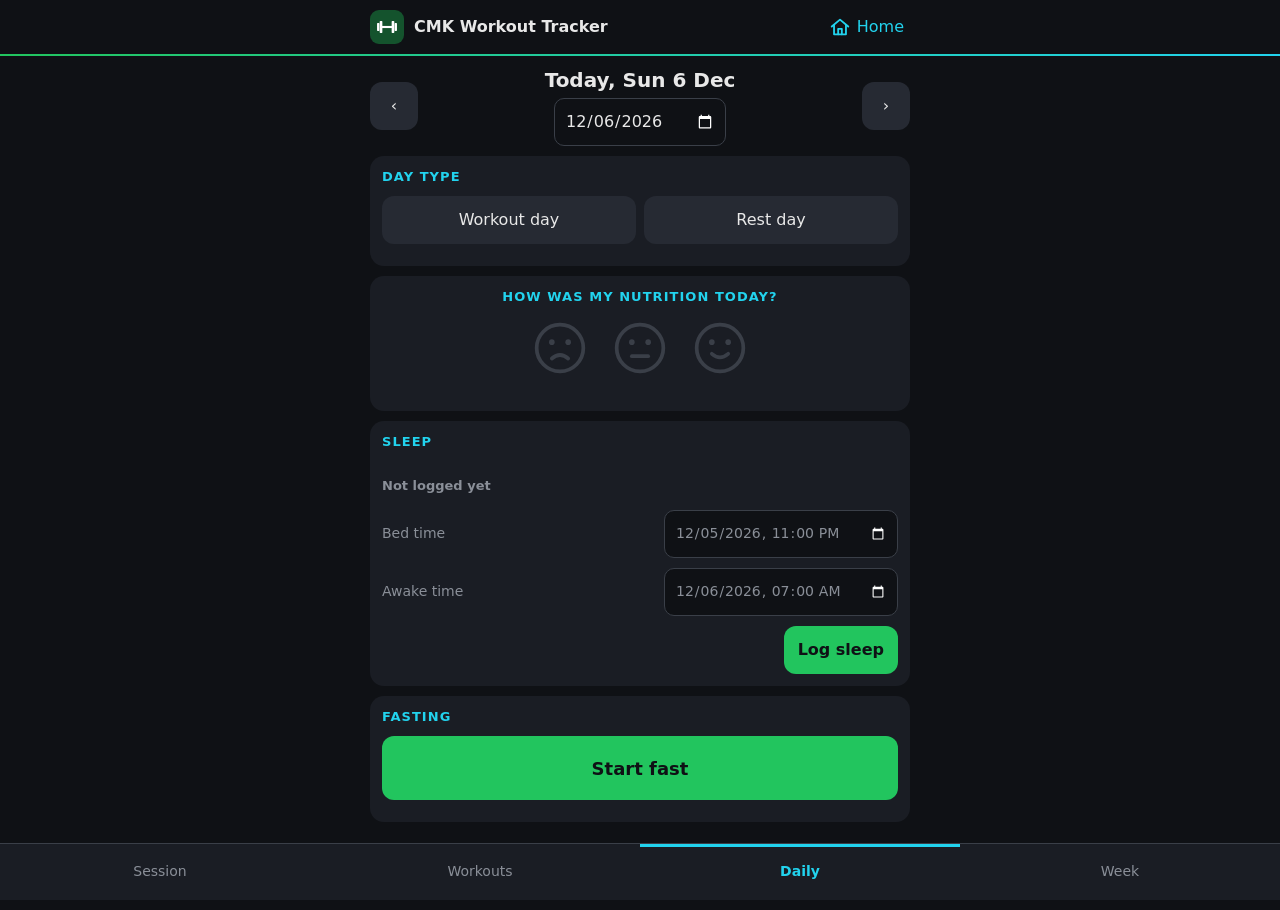
==== index.html @ 44561363 "Build CMK Workout Tracker PWA Offline, installable workout tracker in vanilla ES modules with no bui" ====
<!doctype html>
<html lang="en">
<head>
  <meta charset="utf-8">
  <meta name="viewport" content="width=device-width, initial-scale=1, viewport-fit=cover">
  <title>CMK Workout Tracker</title>
  <meta name="theme-color" content="#0f1115">
  <meta name="mobile-web-app-capable" content="yes">
  <meta name="apple-mobile-web-app-capable" content="yes">
  <meta name="apple-mobile-web-app-status-bar-style" content="black-translucent">
  <meta name="apple-mobile-web-app-title" content="CMK Workouts">
  <link rel="manifest" href="manifest.json">
  <link rel="icon" href="icon.svg" type="image/svg+xml">
  <link rel="apple-touch-icon" href="icon-192.png">
  <link rel="stylesheet" href="styles.css">
</head>
<body>
  <header class="app">
    <img src="icon.svg" alt="" width="34" height="34">
    <strong class="grow">CMK Workout Tracker</strong>
    <button class="ghost" data-home>
      <svg viewBox="0 0 24 24" width="22" height="22" fill="none" stroke="currentColor" stroke-width="2" stroke-linecap="round" stroke-linejoin="round" aria-hidden="true"><path d="M3 11.5 12 4l9 7.5"/><path d="M5.5 10v10h13V10"/><path d="M10 20v-6h4v6"/></svg>
      Home
    </button>
  </header>
  <main>
    <div id="notice"></div>
    <section id="session" hidden></section>
    <section id="workouts" hidden></section>
    <section id="daily" hidden></section>
    <section id="week" hidden></section>
  </main>
  <nav aria-label="Main">
    <button data-tab="session">Session</button>
    <button data-tab="workouts">Workouts</button>
    <button data-tab="daily">Daily</button>
    <button data-tab="week">Week</button>
  </nav>
  <div id="tip" role="status" hidden></div>
  <script type="module" src="js/app.js"></script>
</body>
</html>
---- styles.css ----
:root {
  --bg: #0f1115; --card: #1a1d24; --raise: #262a33; --text: #e8e8e8; --muted: #8a8f98;
  --green: #22c55e; --orange: #f59e0b; --red: #ef4444; --grey: #3a3f48;
  /* Highlight colour for headings, numbers and the current tab; rest days get their own colour. */
  --accent: #22d3ee; --rest: #818cf8;
  --head: 56px;
}
* { box-sizing: border-box; }
[hidden] { display: none !important; }
html { color-scheme: dark; background: var(--bg); -webkit-text-size-adjust: 100%; }
body {
  margin: 0;
  padding: 0 env(safe-area-inset-right) calc(68px + env(safe-area-inset-bottom)) env(safe-area-inset-left);
  background: var(--bg); color: var(--text);
  font: 16px/1.4 system-ui, -apple-system, "Segoe UI", Roboto, sans-serif;
  -webkit-tap-highlight-color: transparent;
}
/* App header: always on screen, and tall enough to cover the iPhone status bar area. */
.app {
  position: sticky; top: 0; z-index: 5; display: flex; align-items: center; gap: 10px;
  height: calc(var(--head) + env(safe-area-inset-top)); padding: env(safe-area-inset-top) max(10px, calc(50% - 270px)) 0;
  border-bottom: 2px solid; border-image: linear-gradient(90deg, var(--green), var(--accent)) 1; background: var(--bg);
}
.app img { border-radius: 9px; }
.app button { display: flex; align-items: center; gap: 6px; padding: 0 6px; color: var(--accent); }
main { max-width: 560px; margin: 0 auto; padding: 10px; }
h1, h2, h3, p { margin: 0; }
h1 { font-size: 20px; }
h2 { font-size: 13px; letter-spacing: .08em; text-transform: uppercase; color: var(--accent); }
h3 { font-size: 16px; }

/* Controls: every tap target is at least 48px. */
button, input, select, textarea { font: inherit; color: inherit; }
button {
  min-width: 48px; min-height: 48px; padding: 0 14px; border: 0; border-radius: 12px; background: var(--raise);
  touch-action: manipulation; user-select: none; -webkit-user-select: none; cursor: pointer;
}
button:disabled { opacity: .35; }
button.on, .primary { background: var(--green); color: var(--bg); font-weight: 600; }
button.on[role="tab"] { background: var(--accent); }
button.on[data-type="rest"] { background: var(--rest); }
:focus-visible { outline: 2px solid var(--accent); outline-offset: 2px; }
.ghost { background: none; color: var(--muted); }
.danger { color: var(--red); }
.wide { display: block; width: 100%; margin-bottom: 10px; }
.tall { min-height: 64px; font-size: 18px; }
input, select, textarea {
  max-width: 100%; min-height: 48px; padding: 0 10px; border: 1px solid var(--grey); border-radius: 10px; background: var(--bg);
}
input[type="checkbox"] { width: 22px; height: 22px; min-height: 0; accent-color: var(--green); }
textarea { display: block; width: 100%; padding: 10px; resize: vertical; }
label { display: flex; align-items: center; justify-content: space-between; gap: 8px; color: var(--muted); font-size: 14px; }
.num { width: 76px; text-align: center; }

/* Layout pieces */
.card { margin-bottom: 10px; padding: 12px; border-radius: 14px; background: var(--card); }
.row { display: flex; align-items: center; gap: 8px; }
.card.row > * { margin-top: 0; }
.end { justify-content: flex-end; }
.grow { flex: 1; min-width: 0; }
.center { text-align: center; }
.muted { color: var(--muted); }
.small { font-size: 13px; }
.big { font-size: 28px; font-weight: 700; font-variant-numeric: tabular-nums; color: var(--accent); }
.stack { display: grid; gap: 8px; }
.seg { display: grid; grid-template-columns: 1fr 1fr; gap: 8px; margin-bottom: 10px; }
.head { margin-bottom: 10px; }
.head input { margin-top: 4px; }
.sep { margin: 16px 0 8px; }
.notice { border-left: 4px solid var(--orange); }
.clip { overflow: hidden; text-overflow: ellipsis; white-space: nowrap; }

.list, .plain { display: grid; gap: 8px; margin: 0 0 10px; padding: 0; list-style: none; }
.plain { margin: 0; }
.list li { display: flex; align-items: center; gap: 2px; min-height: 52px; padding: 2px 2px 2px 12px; border-radius: 14px; background: var(--card); }
.card .list { margin-bottom: 0; }
.card .list li { background: var(--bg); }
.open { flex: 1; min-width: 0; padding: 8px 0; background: none; text-align: left; }
.open span:not(.dot) { display: block; }
/* Vertical rhythm inside cards and sheets; after the list rules so it wins over their margins. */
.card > * + *, .sheet > * + * { margin-top: 10px; }

/* Session */
.bar { position: sticky; top: calc(var(--head) + env(safe-area-inset-top)); z-index: 4; display: flex; flex-wrap: wrap; align-items: center; gap: 8px; padding: 6px 0 10px; background: var(--bg); }
.clock { flex: 1; font-size: 30px; font-weight: 700; font-variant-numeric: tabular-nums; color: var(--accent); }
.rest { flex-basis: 100%; display: flex; flex-wrap: wrap; align-items: center; gap: 6px; }
.circles { flex: 1; display: flex; flex-wrap: wrap; gap: 5px; }
.circle { width: 48px; height: 48px; padding: 0; border-radius: 50%; background: var(--grey); font-size: 18px; font-weight: 700; -webkit-touch-callout: none; }
details.card { padding: 0 12px; }
details[open] { padding-bottom: 12px; }
summary { display: flex; align-items: center; min-height: 48px; color: var(--muted); cursor: pointer; list-style: none; }
summary::-webkit-details-marker { display: none; }

/* Stars */
.star { min-width: 0; min-height: 0; padding: 8px 2px; background: none; font-size: 18px; line-height: 1; vertical-align: middle; }
span.star { padding: 0; font-size: inherit; }
.star.kg { color: #facc15; }
.star.reps { color: #38bdf8; }
.star.km { color: #a78bfa; }
.legend { font-size: 12px; }

/* Faces and coloured dots share the bad / ok / great colours. */
.faces { display: flex; justify-content: center; gap: 16px; }
.face { width: 64px; height: 64px; padding: 4px; border-radius: 50%; background: none; color: var(--grey); }
.face.on { background: none; }
.face svg { width: 100%; height: 100%; fill: none; stroke: currentColor; stroke-width: 1.6; stroke-linecap: round; }
.face .eye { fill: currentColor; stroke: none; }
.face-label { min-height: 1.4em; }
.dot { display: inline-block; width: 14px; height: 14px; border-radius: 50%; background: currentColor; color: var(--grey); vertical-align: middle; }
.face.on.bad, .dot.bad { color: var(--red); }
.face.on.ok, .dot.ok { color: var(--orange); }
.face.on.great, .dot.great { color: var(--green); }

/* Week */
.grid { display: grid; grid-template-columns: repeat(3, 1fr); gap: 8px; margin-bottom: 10px; }
.stat { padding: 10px 4px; border-radius: 14px; background: var(--card); text-align: center; }
.stat b { display: block; font-size: 20px; color: var(--accent); }
.stat span { font-size: 12px; color: var(--muted); }
.strip { display: grid; grid-template-columns: repeat(7, 1fr); }
.strip div { display: grid; justify-items: center; gap: 4px; }
.day-workout { color: var(--green); }
.day-rest { color: var(--rest); }

/* Shell */
nav {
  position: fixed; inset: auto 0 0; z-index: 6; display: grid; grid-template-columns: repeat(4, 1fr);
  padding-bottom: env(safe-area-inset-bottom); border-top: 1px solid var(--grey); background: var(--card);
}
nav button { min-height: 56px; padding: 0; border-radius: 0; background: none; color: var(--muted); font-size: 14px; }
nav button.on { background: none; color: var(--accent); box-shadow: inset 0 3px var(--accent); }
dialog { width: min(92vw, 420px); max-height: 85vh; padding: 0; border: 0; border-radius: 16px; background: var(--card); color: var(--text); }
dialog::backdrop { background: rgba(0, 0, 0, .6); }
.sheet { padding: 16px; }
#tip {
  position: fixed; left: 50%; bottom: calc(84px + env(safe-area-inset-bottom)); z-index: 7; transform: translateX(-50%);
  max-width: 90vw; padding: 8px 14px; border-radius: 20px; background: var(--text); color: var(--bg); font-size: 14px;
}
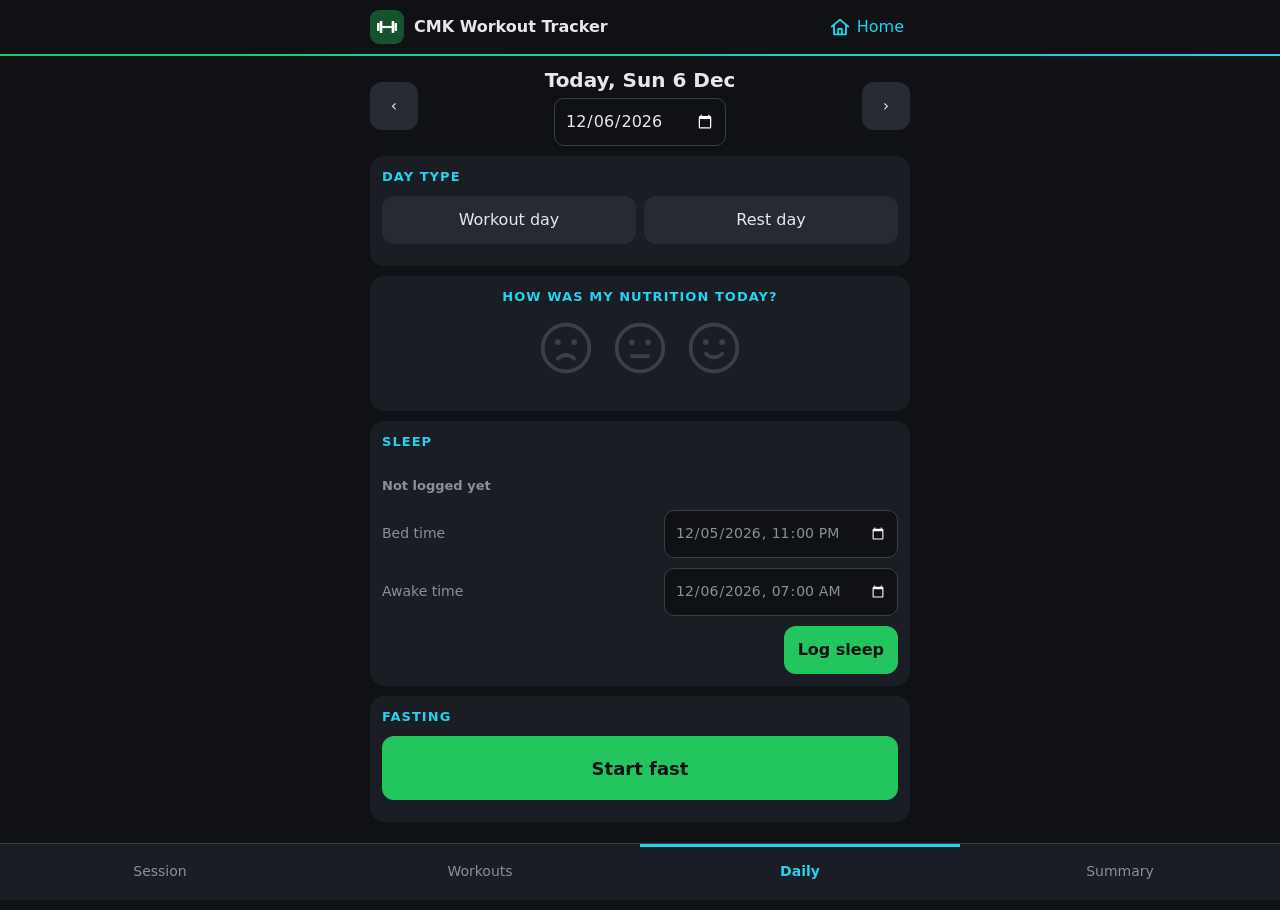
==== commit cddfd153: "Add exercise sections, set effort, Summary tab and vibe updates - Exercises grouped by body section " ====
--- a/index.html
+++ b/index.html
@@ -28,13 +28,13 @@
     <section id="session" hidden></section>
     <section id="workouts" hidden></section>
     <section id="daily" hidden></section>
-    <section id="week" hidden></section>
+    <section id="summary" hidden></section>
   </main>
   <nav aria-label="Main">
     <button data-tab="session">Session</button>
     <button data-tab="workouts">Workouts</button>
     <button data-tab="daily">Daily</button>
-    <button data-tab="week">Week</button>
+    <button data-tab="summary">Summary</button>
   </nav>
   <div id="tip" role="status" hidden></div>
   <script type="module" src="js/app.js"></script>
--- a/styles.css
+++ b/styles.css
@@ -2,7 +2,7 @@
   --bg: #0f1115; --card: #1a1d24; --raise: #262a33; --text: #e8e8e8; --muted: #8a8f98;
   --green: #22c55e; --orange: #f59e0b; --red: #ef4444; --grey: #3a3f48;
   /* Highlight colour for headings, numbers and the current tab; rest days get their own colour. */
-  --accent: #22d3ee; --rest: #818cf8;
+  --accent: #22d3ee; --rest: #818cf8; --exceptional: #39ff7a;
   --head: 56px;
 }
 * { box-sizing: border-box; }
@@ -63,7 +63,7 @@
 .small { font-size: 13px; }
 .big { font-size: 28px; font-weight: 700; font-variant-numeric: tabular-nums; color: var(--accent); }
 .stack { display: grid; gap: 8px; }
-.seg { display: grid; grid-template-columns: 1fr 1fr; gap: 8px; margin-bottom: 10px; }
+.seg { display: grid; grid-auto-columns: 1fr; grid-auto-flow: column; gap: 8px; margin-bottom: 10px; }
 .head { margin-bottom: 10px; }
 .head input { margin-top: 4px; }
 .sep { margin: 16px 0 8px; }
@@ -85,6 +85,14 @@
 .clock { flex: 1; font-size: 30px; font-weight: 700; font-variant-numeric: tabular-nums; color: var(--accent); }
 .rest { flex-basis: 100%; display: flex; flex-wrap: wrap; align-items: center; gap: 6px; }
 .circles { flex: 1; display: flex; flex-wrap: wrap; gap: 5px; }
+.set { display: grid; gap: 4px; }
+.effort { width: 48px; padding: 0; border-radius: 10px; background: none; border: 1px solid var(--grey); color: var(--muted); font-weight: 700; }
+/* Effort builds from cool to bright green: training to failure is the goal. */
+.effort.warmup { border-color: #60a5fa; color: #60a5fa; }
+.effort.maintenance { border-color: var(--orange); color: var(--orange); }
+.effort.fatigue { border-color: var(--green); color: var(--green); }
+.effort.failure { border-color: var(--exceptional); background: var(--exceptional); color: var(--bg); }
+.search { display: block; width: 100%; margin-bottom: 6px; }
 .circle { width: 48px; height: 48px; padding: 0; border-radius: 50%; background: var(--grey); font-size: 18px; font-weight: 700; -webkit-touch-callout: none; }
 details.card { padding: 0 12px; }
 details[open] { padding-bottom: 12px; }
@@ -98,9 +106,12 @@
 .star.reps { color: #38bdf8; }
 .star.km { color: #a78bfa; }
 .legend { font-size: 12px; }
+.sec { margin: 14px 0 6px; color: var(--accent); font-size: 15px; }
+.sec:first-child { margin-top: 0; }
 
 /* Faces and coloured dots share the bad / ok / great colours. */
-.faces { display: flex; justify-content: center; gap: 16px; }
+.faces { display: flex; justify-content: center; align-items: center; gap: 10px; }
+.face-sep { align-self: stretch; width: 2px; margin: 6px 2px; border-radius: 1px; background: var(--grey); }
 .face { width: 64px; height: 64px; padding: 4px; border-radius: 50%; background: none; color: var(--grey); }
 .face.on { background: none; }
 .face svg { width: 100%; height: 100%; fill: none; stroke: currentColor; stroke-width: 1.6; stroke-linecap: round; }
@@ -110,14 +121,25 @@
 .face.on.bad, .dot.bad { color: var(--red); }
 .face.on.ok, .dot.ok { color: var(--orange); }
 .face.on.great, .dot.great { color: var(--green); }
+.face.on.exceptional, .dot.exceptional { color: var(--exceptional); }
+.face.on.exceptional svg { filter: drop-shadow(0 0 6px var(--exceptional)); }
+/* A coloured line along the bottom of a session card shows its workout vibe. */
+.vibe-line { --vibe: var(--grey); box-shadow: inset 0 -4px var(--vibe); }
+.vibe-line.bad { --vibe: var(--red); }
+.vibe-line.ok { --vibe: var(--orange); }
+.vibe-line.great { --vibe: var(--green); }
+.vibe-line.exceptional { --vibe: var(--exceptional); }
+button.open.vibe-line { padding: 10px 12px 14px; background: var(--raise); }
 
 /* Week */
 .grid { display: grid; grid-template-columns: repeat(3, 1fr); gap: 8px; margin-bottom: 10px; }
 .stat { padding: 10px 4px; border-radius: 14px; background: var(--card); text-align: center; }
 .stat b { display: block; font-size: 20px; color: var(--accent); }
 .stat span { font-size: 12px; color: var(--muted); }
-.strip { display: grid; grid-template-columns: repeat(7, 1fr); }
-.strip div { display: grid; justify-items: center; gap: 4px; }
+.cal { display: grid; grid-template-columns: repeat(7, 1fr); row-gap: 8px; }
+.cal div { display: grid; justify-items: center; gap: 2px; }
+.cal .num { font-size: 11px; color: var(--muted); }
+.cal .today .num { color: var(--accent); font-weight: 700; }
 .day-workout { color: var(--green); }
 .day-rest { color: var(--rest); }
 
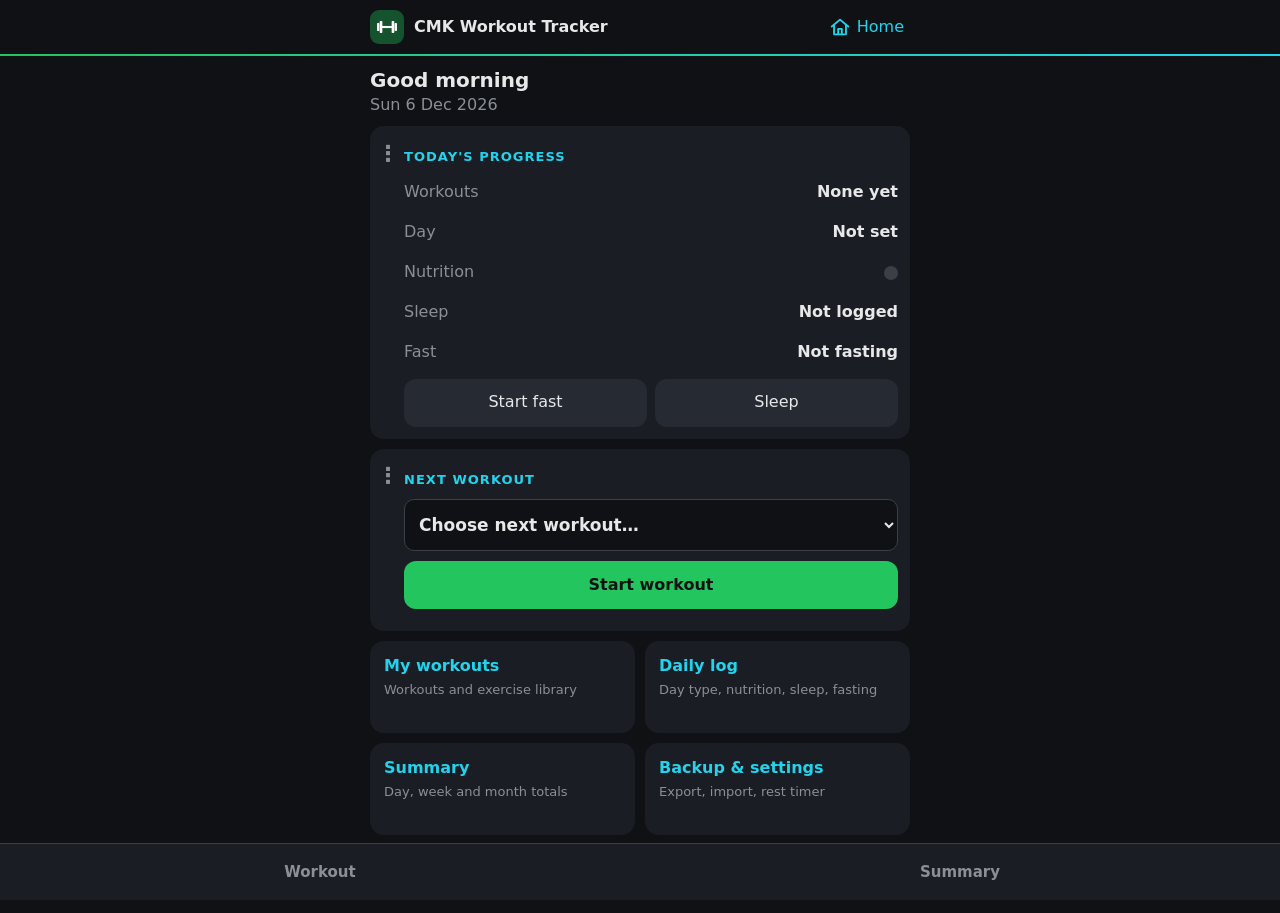
==== commit eed3413c: "Home hub, workout planning, drag to reorder and UX polish - Home hub: today's progress (fast and sle" ====
--- a/index.html
+++ b/index.html
@@ -25,15 +25,14 @@
   </header>
   <main>
     <div id="notice"></div>
+    <section id="home" hidden></section>
     <section id="session" hidden></section>
     <section id="workouts" hidden></section>
     <section id="daily" hidden></section>
     <section id="summary" hidden></section>
   </main>
   <nav aria-label="Main">
-    <button data-tab="session">Session</button>
-    <button data-tab="workouts">Workouts</button>
-    <button data-tab="daily">Daily</button>
+    <button data-tab="session">Workout</button>
     <button data-tab="summary">Summary</button>
   </nav>
   <div id="tip" role="status" hidden></div>
--- a/styles.css
+++ b/styles.css
@@ -91,8 +91,34 @@
 .effort.warmup { border-color: #60a5fa; color: #60a5fa; }
 .effort.maintenance { border-color: var(--orange); color: var(--orange); }
 .effort.fatigue { border-color: var(--green); color: var(--green); }
-.effort.failure { border-color: var(--exceptional); background: var(--exceptional); color: var(--bg); }
+.effort.failure { border-color: var(--green); background: var(--green); color: #fff; }
+/* brightness(0) invert(1) turns every drawn pixel of the emoji white: a clean silhouette. */
+.arm { display: block; font-size: 24px; line-height: 1; filter: brightness(0) invert(1); }
+.effort-key .arm { display: inline; font-size: 14px; }
 .search { display: block; width: 100%; margin-bottom: 6px; }
+.pick { padding: 8px 14px; text-align: left; }
+.detail { display: block; }
+.step { margin-top: 14px; }
+.kg { gap: 6px; }
+.kg button { font-size: 22px; font-weight: 700; }
+.effort-help { margin-bottom: 10px; }
+.tiles { display: grid; grid-template-columns: 1fr 1fr; gap: 10px; }
+.tile { display: grid; align-content: start; gap: 4px; min-height: 92px; padding: 14px; border-radius: 14px; background: var(--card); text-align: left; }
+.tile b { color: var(--accent); font-size: 16px; }
+.next-select { display: block; width: 100%; min-height: 52px; font-size: 17px; font-weight: 600; color: var(--text); }
+.step > * + * { margin-top: 8px; }
+/* Drag handles: a column of three dots on the left of every movable card or row. */
+.grip {
+  display: flex; align-items: center; justify-content: center; flex: none; width: 28px; min-height: 44px;
+  color: var(--muted); font-size: 22px; font-weight: 700; touch-action: none; cursor: grab; user-select: none; -webkit-user-select: none;
+}
+.card[data-drag] { position: relative; padding-left: 34px; }
+.card[data-drag] > .grip { position: absolute; top: 6px; left: 4px; }
+.list li[data-drag] { padding-left: 0; }
+.sec .grip { margin-left: -10px; margin-right: -6px; }
+.dragging { position: relative; z-index: 3; opacity: .95; box-shadow: 0 8px 24px rgba(0, 0, 0, .55); outline: 2px solid var(--accent); }
+.dragging .grip { cursor: grabbing; color: var(--accent); }
+.facts li { display: flex; align-items: center; justify-content: space-between; min-height: 32px; }
 .circle { width: 48px; height: 48px; padding: 0; border-radius: 50%; background: var(--grey); font-size: 18px; font-weight: 700; -webkit-touch-callout: none; }
 details.card { padding: 0 12px; }
 details[open] { padding-bottom: 12px; }
@@ -106,8 +132,15 @@
 .star.reps { color: #38bdf8; }
 .star.km { color: #a78bfa; }
 .legend { font-size: 12px; }
-.sec { margin: 14px 0 6px; color: var(--accent); font-size: 15px; }
-.sec:first-child { margin-top: 0; }
+.sec-group { margin-bottom: 8px; }
+.sec {
+  gap: 10px; min-height: 52px; padding: 0 14px; border-radius: 14px; background: var(--raise);
+  color: var(--accent); font-size: 16px; font-weight: 700;
+}
+.sec .count { margin-left: auto; color: var(--muted); font-size: 13px; font-weight: 400; }
+.sec::after { content: "›"; color: var(--muted); font-size: 22px; transition: transform .15s; }
+.sec-group[open] > .sec { margin-bottom: 8px; border-bottom-left-radius: 4px; border-bottom-right-radius: 4px; }
+.sec-group[open] > .sec::after { transform: rotate(90deg); }
 
 /* Faces and coloured dots share the bad / ok / great colours. */
 .faces { display: flex; justify-content: center; align-items: center; gap: 10px; }
@@ -136,19 +169,19 @@
 .stat { padding: 10px 4px; border-radius: 14px; background: var(--card); text-align: center; }
 .stat b { display: block; font-size: 20px; color: var(--accent); }
 .stat span { font-size: 12px; color: var(--muted); }
-.cal { display: grid; grid-template-columns: repeat(7, 1fr); row-gap: 8px; }
+.cal { display: grid; grid-template-columns: repeat(7, minmax(0, 1fr)); row-gap: 8px; }
 .cal div { display: grid; justify-items: center; gap: 2px; }
-.cal .num { font-size: 11px; color: var(--muted); }
-.cal .today .num { color: var(--accent); font-weight: 700; }
+.cal .date-num { font-size: 11px; color: var(--muted); }
+.cal .today .date-num { color: var(--accent); font-weight: 700; }
 .day-workout { color: var(--green); }
 .day-rest { color: var(--rest); }
 
 /* Shell */
 nav {
-  position: fixed; inset: auto 0 0; z-index: 6; display: grid; grid-template-columns: repeat(4, 1fr);
+  position: fixed; inset: auto 0 0; z-index: 6; display: grid; grid-template-columns: repeat(2, minmax(0, 1fr));
   padding-bottom: env(safe-area-inset-bottom); border-top: 1px solid var(--grey); background: var(--card);
 }
-nav button { min-height: 56px; padding: 0; border-radius: 0; background: none; color: var(--muted); font-size: 14px; }
+nav button { min-width: 0; min-height: 56px; padding: 0; border-radius: 0; background: none; color: var(--muted); font-size: 15px; font-weight: 600; }
 nav button.on { background: none; color: var(--accent); box-shadow: inset 0 3px var(--accent); }
 dialog { width: min(92vw, 420px); max-height: 85vh; padding: 0; border: 0; border-radius: 16px; background: var(--card); color: var(--text); }
 dialog::backdrop { background: rgba(0, 0, 0, .6); }
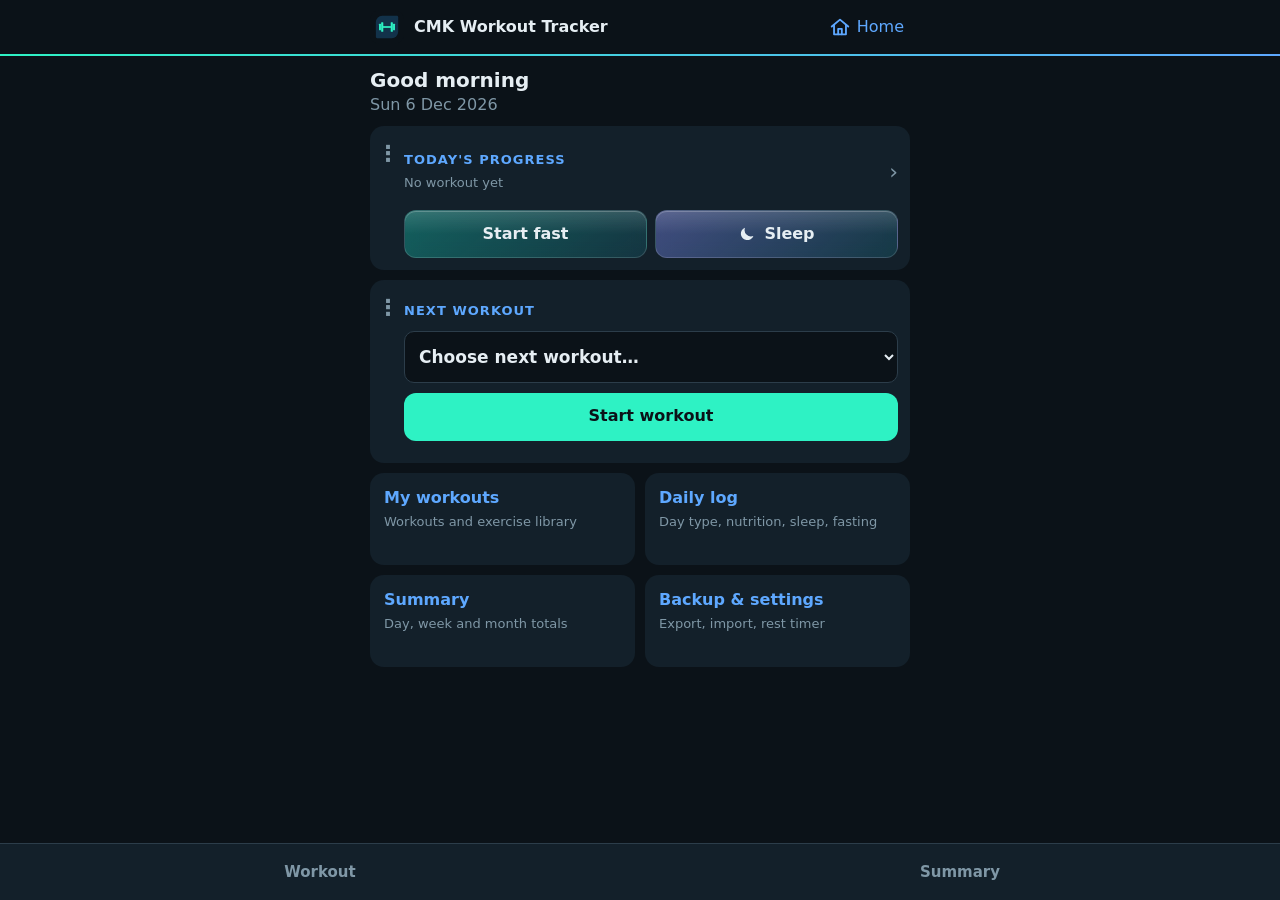
==== commit 3b66d979: "Arctic palette, new icon and glass Today buttons - Arctic palette: blue-black surfaces, mint for don" ====
--- a/index.html
+++ b/index.html
@@ -4,7 +4,7 @@
   <meta charset="utf-8">
   <meta name="viewport" content="width=device-width, initial-scale=1, viewport-fit=cover">
   <title>CMK Workout Tracker</title>
-  <meta name="theme-color" content="#0f1115">
+  <meta name="theme-color" content="#0b1218">
   <meta name="mobile-web-app-capable" content="yes">
   <meta name="apple-mobile-web-app-capable" content="yes">
   <meta name="apple-mobile-web-app-status-bar-style" content="black-translucent">
--- a/styles.css
+++ b/styles.css
@@ -1,8 +1,9 @@
 :root {
-  --bg: #0f1115; --card: #1a1d24; --raise: #262a33; --text: #e8e8e8; --muted: #8a8f98;
-  --green: #22c55e; --orange: #f59e0b; --red: #ef4444; --grey: #3a3f48;
+  /* Arctic palette: blue-black surfaces, mint for done, ice blue for highlights. */
+  --bg: #0b1218; --card: #13202a; --raise: #1d2e3b; --text: #e6eef3; --muted: #7f97a6;
+  --green: #2EF2C4; --orange: #f59e0b; --red: #ef4444; --grey: #2c3d4a;
   /* Highlight colour for headings, numbers and the current tab; rest days get their own colour. */
-  --accent: #22d3ee; --rest: #818cf8; --exceptional: #39ff7a;
+  --accent: #5EA8FF; --rest: #818cf8; --exceptional: #9dffe9;
   --head: 56px;
 }
 * { box-sizing: border-box; }
@@ -119,6 +120,30 @@
 .dragging { position: relative; z-index: 3; opacity: .95; box-shadow: 0 8px 24px rgba(0, 0, 0, .55); outline: 2px solid var(--accent); }
 .dragging .grip { cursor: grabbing; color: var(--accent); }
 .facts li { display: flex; align-items: center; justify-content: space-between; min-height: 32px; }
+.today > summary { gap: 8px; margin-bottom: 4px; color: var(--text); }
+.today > summary h2 { margin-bottom: 2px; }
+.today > summary::after { content: "›"; color: var(--muted); font-size: 22px; transition: transform .15s; }
+.today[open] > summary::after { transform: rotate(90deg); }
+.today + .row { margin-top: 10px; }
+/* Glass buttons: a translucent tint over the card with a light top edge. */
+.glass {
+  position: relative; overflow: hidden; display: flex; align-items: center; justify-content: center; gap: 8px;
+  border: 1px solid rgba(255, 255, 255, .14); font-weight: 600; color: var(--text);
+  background: linear-gradient(135deg, var(--tint-a), var(--tint-b));
+  box-shadow: inset 0 1px rgba(255, 255, 255, .22);
+  -webkit-backdrop-filter: blur(8px); backdrop-filter: blur(8px);
+}
+.glass svg { width: 18px; height: 18px; flex: none; }
+.glass::before {
+  content: ""; position: absolute; inset: 0 0 50%; pointer-events: none;
+  background: linear-gradient(rgba(255, 255, 255, .14), rgba(255, 255, 255, 0));
+}
+.glass.fast { --tint-a: rgba(20, 184, 166, .42); --tint-b: rgba(34, 211, 238, .12); }
+/* While fasting, End fast is a brighter teal with a stronger top highlight (still no glow). */
+.glass.fasting { --tint-a: rgba(45, 212, 191, .7); --tint-b: rgba(34, 211, 238, .3); border-color: rgba(255, 255, 255, .3); box-shadow: inset 0 1px rgba(255, 255, 255, .4); }
+.glass.sleep { --tint-a: rgba(129, 140, 248, .42); --tint-b: rgba(34, 211, 238, .14); }
+.glass.wake { --tint-a: rgba(250, 204, 21, .5); --tint-b: rgba(245, 158, 11, .2); }
+.glass.wake svg { color: #fde047; }
 .circle { width: 48px; height: 48px; padding: 0; border-radius: 50%; background: var(--grey); font-size: 18px; font-weight: 700; -webkit-touch-callout: none; }
 details.card { padding: 0 12px; }
 details[open] { padding-bottom: 12px; }
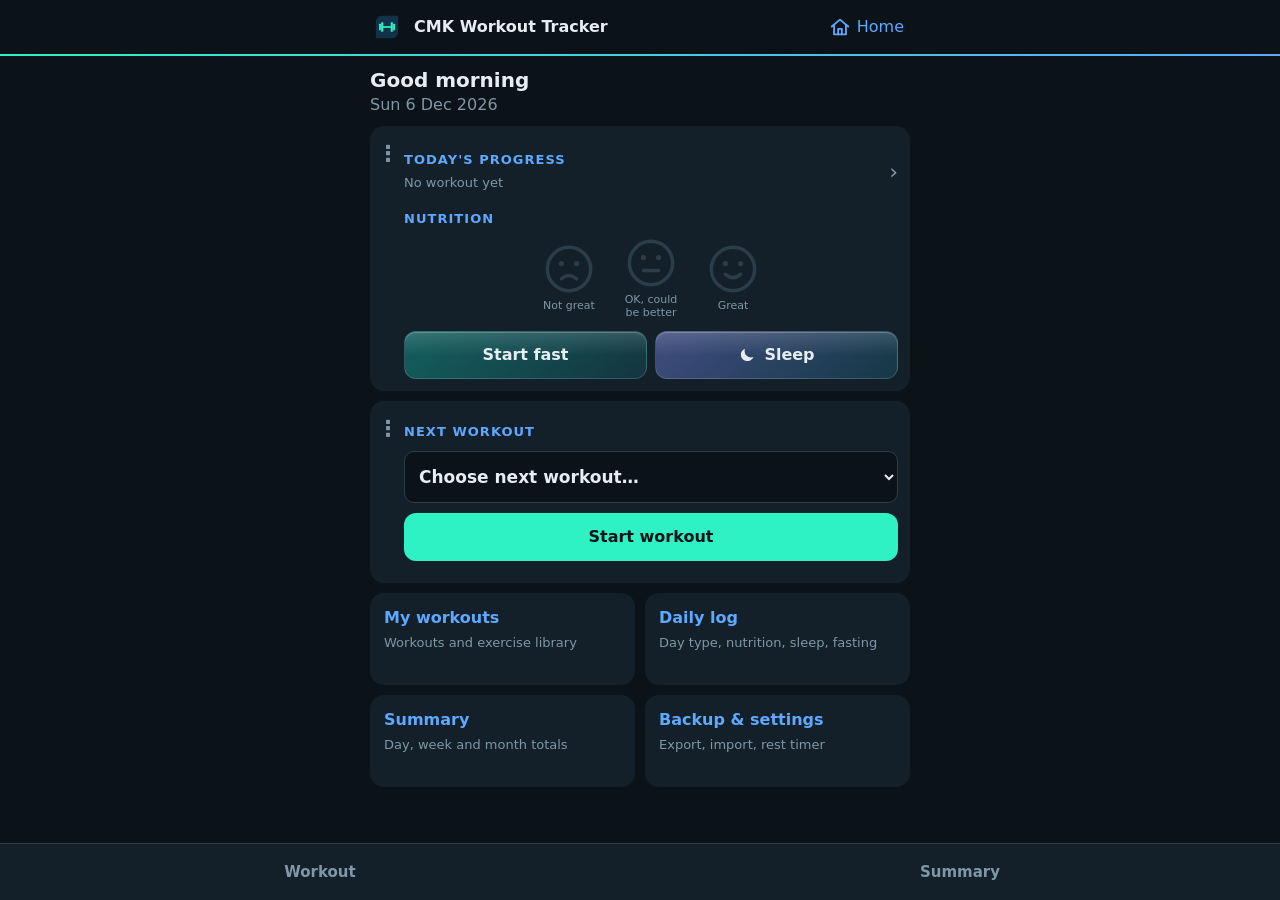
==== commit 896c3066: "Muscle maps, programs, ready-made workouts and fast time editing - Muscle maps (red primary, orange " ====
--- a/index.html
+++ b/index.html
@@ -10,8 +10,8 @@
   <meta name="apple-mobile-web-app-status-bar-style" content="black-translucent">
   <meta name="apple-mobile-web-app-title" content="CMK Workouts">
   <link rel="manifest" href="manifest.json">
-  <link rel="icon" href="icon.svg" type="image/svg+xml">
-  <link rel="apple-touch-icon" href="icon-192.png">
+  <link rel="icon" href="icon.svg?v=2" type="image/svg+xml">
+  <link rel="apple-touch-icon" href="app-icon-192.png">
   <link rel="stylesheet" href="styles.css">
 </head>
 <body>
--- a/styles.css
+++ b/styles.css
@@ -44,7 +44,6 @@
 .ghost { background: none; color: var(--muted); }
 .danger { color: var(--red); }
 .wide { display: block; width: 100%; margin-bottom: 10px; }
-.tall { min-height: 64px; font-size: 18px; }
 input, select, textarea {
   max-width: 100%; min-height: 48px; padding: 0 10px; border: 1px solid var(--grey); border-radius: 10px; background: var(--bg);
 }
@@ -99,6 +98,16 @@
 .search { display: block; width: 100%; margin-bottom: 6px; }
 .pick { padding: 8px 14px; text-align: left; }
 .detail { display: block; }
+.target { color: var(--accent); }
+.card.following { box-shadow: inset 0 0 0 1px var(--accent); }
+/* A thin full-width link along the bottom of a card. */
+.bar-link { display: block; width: 100%; min-height: 36px; border-top: 1px solid var(--grey); border-radius: 0; background: none; color: var(--accent); font-size: 14px; text-align: center; }
+/* Muscle maps: grey body, red main muscles, orange supporting muscles. */
+.muscle-map { display: inline-flex; gap: 4px; flex: none; }
+.muscle-map polygon { fill: var(--grey); stroke: var(--card); stroke-width: .6; stroke-linejoin: round; }
+.muscle-map .primary, .key.primary { fill: var(--red); background: var(--red); }
+.muscle-map .secondary, .key.secondary { fill: var(--orange); background: var(--orange); }
+.key { display: inline-block; width: 10px; height: 10px; border-radius: 3px; vertical-align: -1px; }
 .step { margin-top: 14px; }
 .kg { gap: 6px; }
 .kg button { font-size: 22px; font-weight: 700; }
@@ -108,6 +117,7 @@
 .tile b { color: var(--accent); font-size: 16px; }
 .next-select { display: block; width: 100%; min-height: 52px; font-size: 17px; font-weight: 600; color: var(--text); }
 .step > * + * { margin-top: 8px; }
+.step p { line-height: 1.5; }
 /* Drag handles: a column of three dots on the left of every movable card or row. */
 .grip {
   display: flex; align-items: center; justify-content: center; flex: none; width: 28px; min-height: 44px;
@@ -124,7 +134,8 @@
 .today > summary h2 { margin-bottom: 2px; }
 .today > summary::after { content: "›"; color: var(--muted); font-size: 22px; transition: transform .15s; }
 .today[open] > summary::after { transform: rotate(90deg); }
-.today + .row { margin-top: 10px; }
+.today + .nutrition, .nutrition + .row { margin-top: 10px; }
+.nutrition { display: grid; gap: 6px; }
 /* Glass buttons: a translucent tint over the card with a light top edge. */
 .glass {
   position: relative; overflow: hidden; display: flex; align-items: center; justify-content: center; gap: 8px;
@@ -170,11 +181,16 @@
 /* Faces and coloured dots share the bad / ok / great colours. */
 .faces { display: flex; justify-content: center; align-items: center; gap: 10px; }
 .face-sep { align-self: stretch; width: 2px; margin: 6px 2px; border-radius: 1px; background: var(--grey); }
-.face { width: 64px; height: 64px; padding: 4px; border-radius: 50%; background: none; color: var(--grey); }
+.face {
+  display: grid; justify-items: center; align-content: start; gap: 4px; width: 72px; padding: 2px;
+  background: none; color: var(--muted); font-size: 11px; line-height: 1.2; text-align: center;
+}
+.face svg { width: 52px; height: 52px; color: var(--grey); }
+.face.on svg { color: inherit; }
+.face.on { font-weight: 600; }
 .face.on { background: none; }
-.face svg { width: 100%; height: 100%; fill: none; stroke: currentColor; stroke-width: 1.6; stroke-linecap: round; }
+.face svg { fill: none; stroke: currentColor; stroke-width: 1.6; stroke-linecap: round; }
 .face .eye { fill: currentColor; stroke: none; }
-.face-label { min-height: 1.4em; }
 .dot { display: inline-block; width: 14px; height: 14px; border-radius: 50%; background: currentColor; color: var(--grey); vertical-align: middle; }
 .face.on.bad, .dot.bad { color: var(--red); }
 .face.on.ok, .dot.ok { color: var(--orange); }
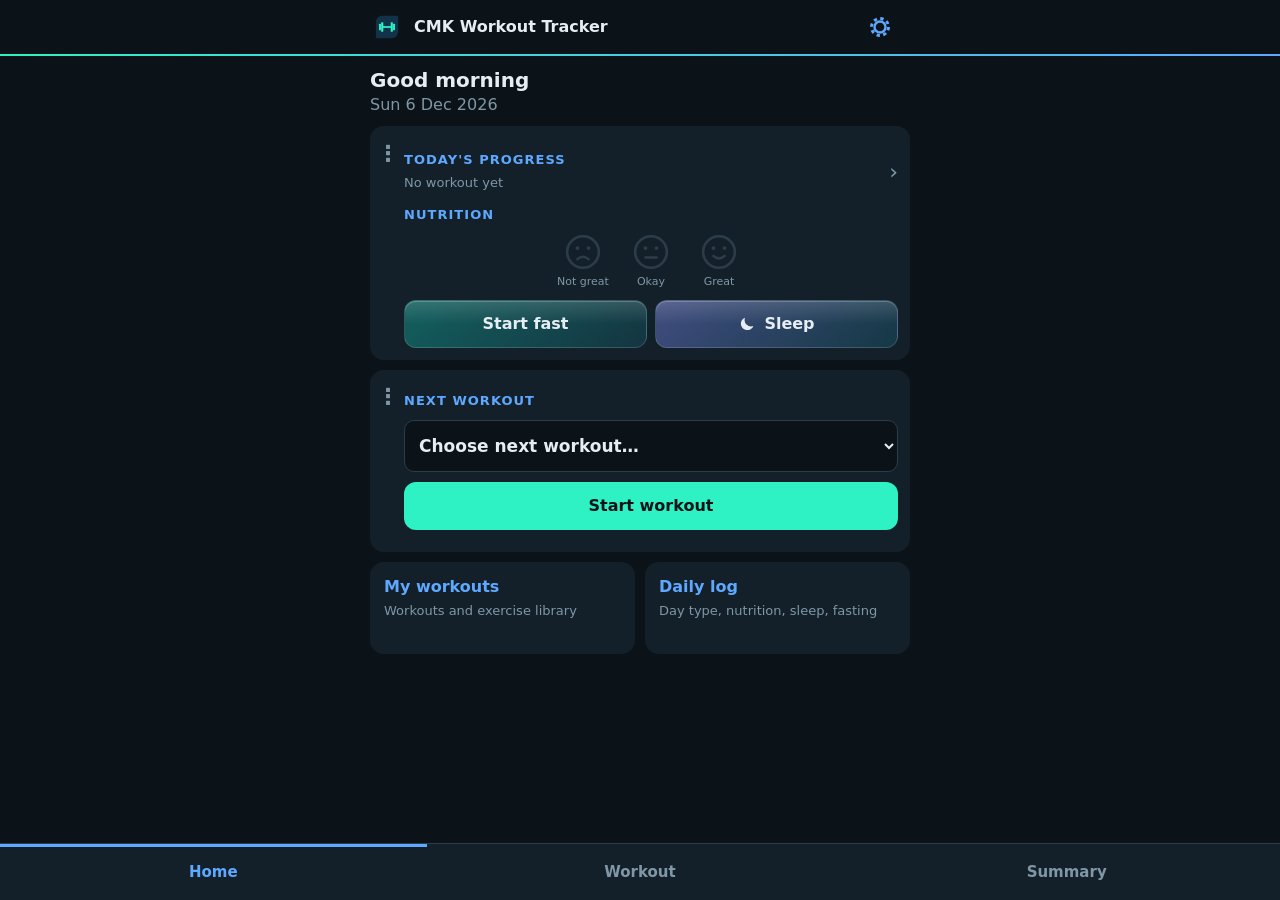
==== commit 2fc3f77f: "Settings cog, Home tab, sleep times and simpler finish - Settings cog top right on every screen; bot" ====
--- a/index.html
+++ b/index.html
@@ -18,9 +18,8 @@
   <header class="app">
     <img src="icon.svg" alt="" width="34" height="34">
     <strong class="grow">CMK Workout Tracker</strong>
-    <button class="ghost" data-home>
-      <svg viewBox="0 0 24 24" width="22" height="22" fill="none" stroke="currentColor" stroke-width="2" stroke-linecap="round" stroke-linejoin="round" aria-hidden="true"><path d="M3 11.5 12 4l9 7.5"/><path d="M5.5 10v10h13V10"/><path d="M10 20v-6h4v6"/></svg>
-      Home
+    <button class="ghost" data-settings aria-label="Settings">
+      <svg viewBox="0 0 24 24" width="24" height="24" fill="none" stroke="currentColor" stroke-width="2.4" aria-hidden="true"><circle cx="12" cy="12" r="8.5" stroke-dasharray="3.34 3.34" stroke-width="3"/><circle cx="12" cy="12" r="5.5"/></svg>
     </button>
   </header>
   <main>
@@ -32,6 +31,7 @@
     <section id="summary" hidden></section>
   </main>
   <nav aria-label="Main">
+    <button data-tab="home">Home</button>
     <button data-tab="session">Workout</button>
     <button data-tab="summary">Summary</button>
   </nav>
--- a/styles.css
+++ b/styles.css
@@ -130,12 +130,17 @@
 .dragging { position: relative; z-index: 3; opacity: .95; box-shadow: 0 8px 24px rgba(0, 0, 0, .55); outline: 2px solid var(--accent); }
 .dragging .grip { cursor: grabbing; color: var(--accent); }
 .facts li { display: flex; align-items: center; justify-content: space-between; min-height: 32px; }
-.today > summary { gap: 8px; margin-bottom: 4px; color: var(--text); }
-.today > summary h2 { margin-bottom: 2px; }
-.today > summary::after { content: "›"; color: var(--muted); font-size: 22px; transition: transform .15s; }
-.today[open] > summary::after { transform: rotate(90deg); }
-.today + .nutrition, .nutrition + .row { margin-top: 10px; }
+/* Fold-away sections: a heading with a one-line summary and a › that turns when open. */
+.fold > summary { gap: 8px; color: var(--text); }
+.fold > summary h2 { margin-bottom: 2px; }
+.fold > summary::after { content: "›"; color: var(--muted); font-size: 22px; transition: transform .15s; }
+.fold[open] > summary::after { transform: rotate(90deg); }
+details.card.fold { padding: 4px 12px; }
+details.card.fold[open] { padding-bottom: 12px; }
+.fold + .nutrition, .nutrition + .row, .row + .row { margin-top: 10px; }
 .nutrition { display: grid; gap: 6px; }
+.nutrition .face { width: 58px; }
+.nutrition .face svg { width: 38px; height: 38px; }
 /* Glass buttons: a translucent tint over the card with a light top edge. */
 .glass {
   position: relative; overflow: hidden; display: flex; align-items: center; justify-content: center; gap: 8px;
@@ -219,7 +224,7 @@
 
 /* Shell */
 nav {
-  position: fixed; inset: auto 0 0; z-index: 6; display: grid; grid-template-columns: repeat(2, minmax(0, 1fr));
+  position: fixed; inset: auto 0 0; z-index: 6; display: grid; grid-template-columns: repeat(3, minmax(0, 1fr));
   padding-bottom: env(safe-area-inset-bottom); border-top: 1px solid var(--grey); background: var(--card);
 }
 nav button { min-width: 0; min-height: 56px; padding: 0; border-radius: 0; background: none; color: var(--muted); font-size: 15px; font-weight: 600; }
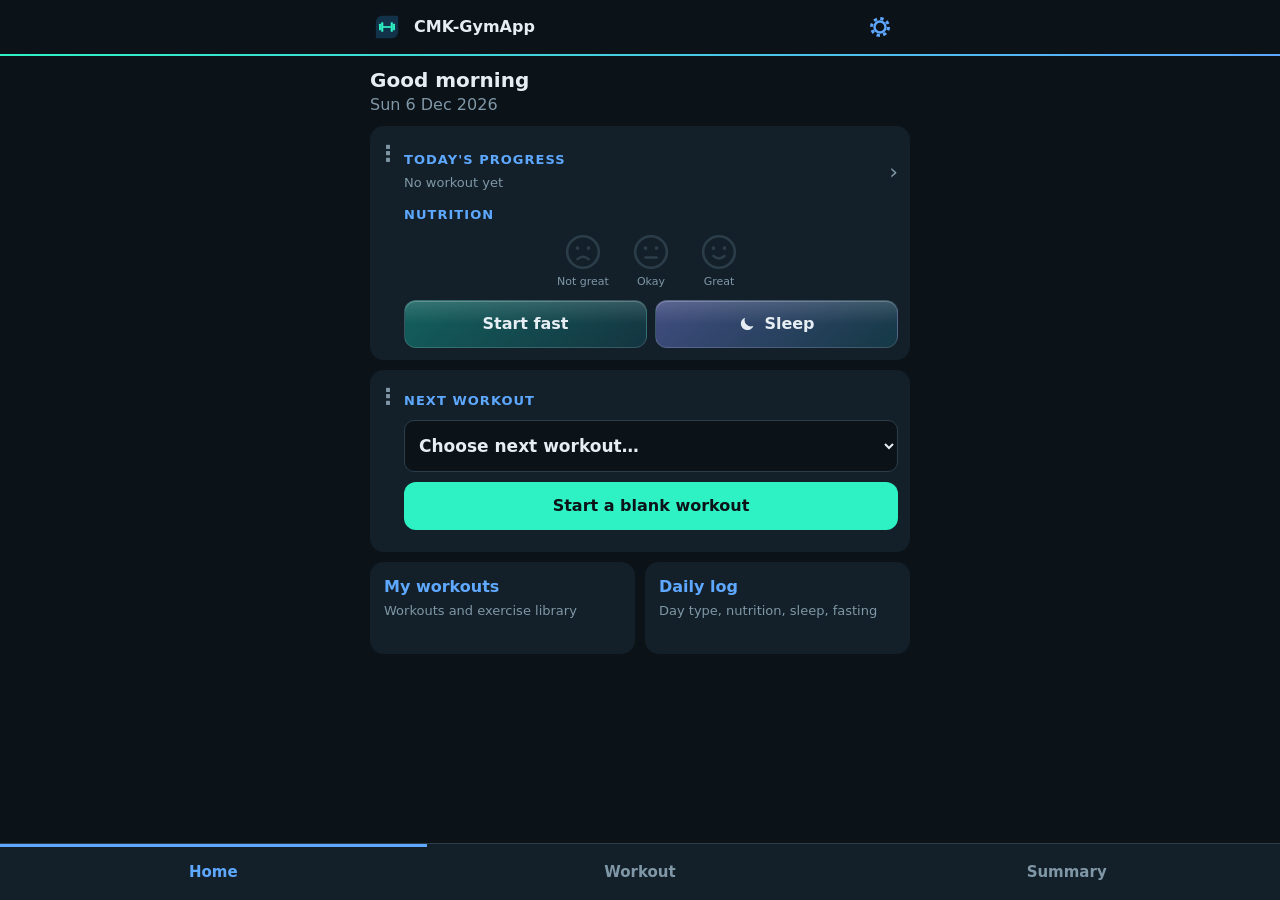
==== commit 97bf4d25: "CMK-GymApp: rename, light mode setting, refreshed icon files Co-Authored-By: Claude Opus 5.5 <norepl" ====
--- a/index.html
+++ b/index.html
@@ -3,21 +3,21 @@
 <head>
   <meta charset="utf-8">
   <meta name="viewport" content="width=device-width, initial-scale=1, viewport-fit=cover">
-  <title>CMK Workout Tracker</title>
+  <title>CMK-GymApp</title>
   <meta name="theme-color" content="#0b1218">
   <meta name="mobile-web-app-capable" content="yes">
   <meta name="apple-mobile-web-app-capable" content="yes">
   <meta name="apple-mobile-web-app-status-bar-style" content="black-translucent">
-  <meta name="apple-mobile-web-app-title" content="CMK Workouts">
+  <meta name="apple-mobile-web-app-title" content="CMK-GymApp">
   <link rel="manifest" href="manifest.json">
-  <link rel="icon" href="icon.svg?v=2" type="image/svg+xml">
-  <link rel="apple-touch-icon" href="app-icon-192.png">
+  <link rel="icon" href="icon.svg?v=3" type="image/svg+xml">
+  <link rel="apple-touch-icon" href="cmk-gymapp-192.png">
   <link rel="stylesheet" href="styles.css">
 </head>
 <body>
   <header class="app">
     <img src="icon.svg" alt="" width="34" height="34">
-    <strong class="grow">CMK Workout Tracker</strong>
+    <strong class="grow">CMK-GymApp</strong>
     <button class="ghost" data-settings aria-label="Settings">
       <svg viewBox="0 0 24 24" width="24" height="24" fill="none" stroke="currentColor" stroke-width="2.4" aria-hidden="true"><circle cx="12" cy="12" r="8.5" stroke-dasharray="3.34 3.34" stroke-width="3"/><circle cx="12" cy="12" r="5.5"/></svg>
     </button>
--- a/styles.css
+++ b/styles.css
@@ -4,8 +4,15 @@
   --green: #2EF2C4; --orange: #f59e0b; --red: #ef4444; --grey: #2c3d4a;
   /* Highlight colour for headings, numbers and the current tab; rest days get their own colour. */
   --accent: #5EA8FF; --rest: #818cf8; --exceptional: #9dffe9;
+  --on-green: #0b1218;
   --head: 56px;
 }
+/* Light mode (Settings > Theme): the same roles on light surfaces, with deeper mint and blue for contrast. */
+:root[data-theme="light"] {
+  --bg: #eef3f6; --card: #ffffff; --raise: #e2eaf0; --text: #0f1d27; --muted: #5a6e7c; --grey: #cdd9e1;
+  --green: #0e9f7e; --on-green: #ffffff; --accent: #1f6fd1; --rest: #6366f1; --exceptional: #0d9488;
+}
+html[data-theme="light"] { color-scheme: light; }
 * { box-sizing: border-box; }
 [hidden] { display: none !important; }
 html { color-scheme: dark; background: var(--bg); -webkit-text-size-adjust: 100%; }
@@ -37,7 +44,7 @@
   touch-action: manipulation; user-select: none; -webkit-user-select: none; cursor: pointer;
 }
 button:disabled { opacity: .35; }
-button.on, .primary { background: var(--green); color: var(--bg); font-weight: 600; }
+button.on, .primary { background: var(--green); color: var(--on-green); font-weight: 600; }
 button.on[role="tab"] { background: var(--accent); }
 button.on[data-type="rest"] { background: var(--rest); }
 :focus-visible { outline: 2px solid var(--accent); outline-offset: 2px; }
@@ -88,6 +95,7 @@
 .set { display: grid; gap: 4px; }
 .effort { width: 48px; padding: 0; border-radius: 10px; background: none; border: 1px solid var(--grey); color: var(--muted); font-weight: 700; }
 /* Effort builds from cool to bright green: training to failure is the goal. */
+.effort.idle { visibility: hidden; }
 .effort.warmup { border-color: #60a5fa; color: #60a5fa; }
 .effort.maintenance { border-color: var(--orange); color: var(--orange); }
 .effort.fatigue { border-color: var(--green); color: var(--green); }
@@ -95,18 +103,41 @@
 /* brightness(0) invert(1) turns every drawn pixel of the emoji white: a clean silhouette. */
 .arm { display: block; font-size: 24px; line-height: 1; filter: brightness(0) invert(1); }
 .effort-key .arm { display: inline; font-size: 14px; }
+:root[data-theme="light"] .effort-key .arm { filter: brightness(0); }
 .search { display: block; width: 100%; margin-bottom: 6px; }
 .pick { padding: 8px 14px; text-align: left; }
 .detail { display: block; }
 .target { color: var(--accent); }
 .card.following { box-shadow: inset 0 0 0 1px var(--accent); }
 /* A thin full-width link along the bottom of a card. */
+.link { padding: 0 4px; color: var(--accent); text-align: left; }
 .bar-link { display: block; width: 100%; min-height: 36px; border-top: 1px solid var(--grey); border-radius: 0; background: none; color: var(--accent); font-size: 14px; text-align: center; }
 /* Muscle maps: grey body, red main muscles, orange supporting muscles. */
 .muscle-map { display: inline-flex; gap: 4px; flex: none; }
 .muscle-map polygon { fill: var(--grey); stroke: var(--card); stroke-width: .6; stroke-linejoin: round; }
 .muscle-map .primary, .key.primary { fill: var(--red); background: var(--red); }
 .muscle-map .secondary, .key.secondary { fill: var(--orange); background: var(--orange); }
+.radar { position: relative; max-width: 340px; margin: 0 auto; }
+.radar svg { display: block; width: 100%; }
+.radar-edge { fill: none; stroke: var(--grey); stroke-width: 1; }
+.radar-base { fill: none; stroke: var(--muted); stroke-width: 1; stroke-dasharray: 4 4; }
+.radar-shape { fill: var(--accent); fill-opacity: .2; stroke: var(--accent); stroke-width: 2; stroke-linejoin: round; }
+.radar-dot { fill: var(--accent); stroke: var(--card); stroke-width: 2; }
+.radar-label {
+  position: absolute; transform: translate(-50%, -50%); display: flex; flex-direction: column; align-items: center;
+  min-width: 44px; min-height: 44px; padding: 2px 4px; background: none; font-size: 12px; white-space: nowrap; line-height: 1.2; color: var(--muted);
+}
+.radar-label b { font-size: 14px; color: var(--text); }
+.radar-label b.up { color: var(--green); }
+.radar-label b.down { color: var(--orange); }
+.block-bar { height: 10px; border-radius: 5px; background: var(--grey); overflow: hidden; }
+.block-bar span { display: block; height: 100%; border-radius: 5px; background: linear-gradient(90deg, var(--green), var(--accent)); }
+.bars { display: block; width: 100%; }
+.bars .hit { fill: transparent; }
+.bars path { fill: var(--accent); fill-opacity: .4; }
+.bars path.now { fill-opacity: 1; }
+.bars text { fill: var(--muted); font-size: 11px; text-anchor: middle; }
+.bars line { stroke: var(--grey); }
 .key { display: inline-block; width: 10px; height: 10px; border-radius: 3px; vertical-align: -1px; }
 .step { margin-top: 14px; }
 .kg { gap: 6px; }
@@ -231,7 +262,7 @@
 nav button.on { background: none; color: var(--accent); box-shadow: inset 0 3px var(--accent); }
 dialog { width: min(92vw, 420px); max-height: 85vh; padding: 0; border: 0; border-radius: 16px; background: var(--card); color: var(--text); }
 dialog::backdrop { background: rgba(0, 0, 0, .6); }
-.sheet { padding: 16px; }
+.sheet { padding: 16px; outline: none; }
 #tip {
   position: fixed; left: 50%; bottom: calc(84px + env(safe-area-inset-bottom)); z-index: 7; transform: translateX(-50%);
   max-width: 90vw; padding: 8px 14px; border-radius: 20px; background: var(--text); color: var(--bg); font-size: 14px;
